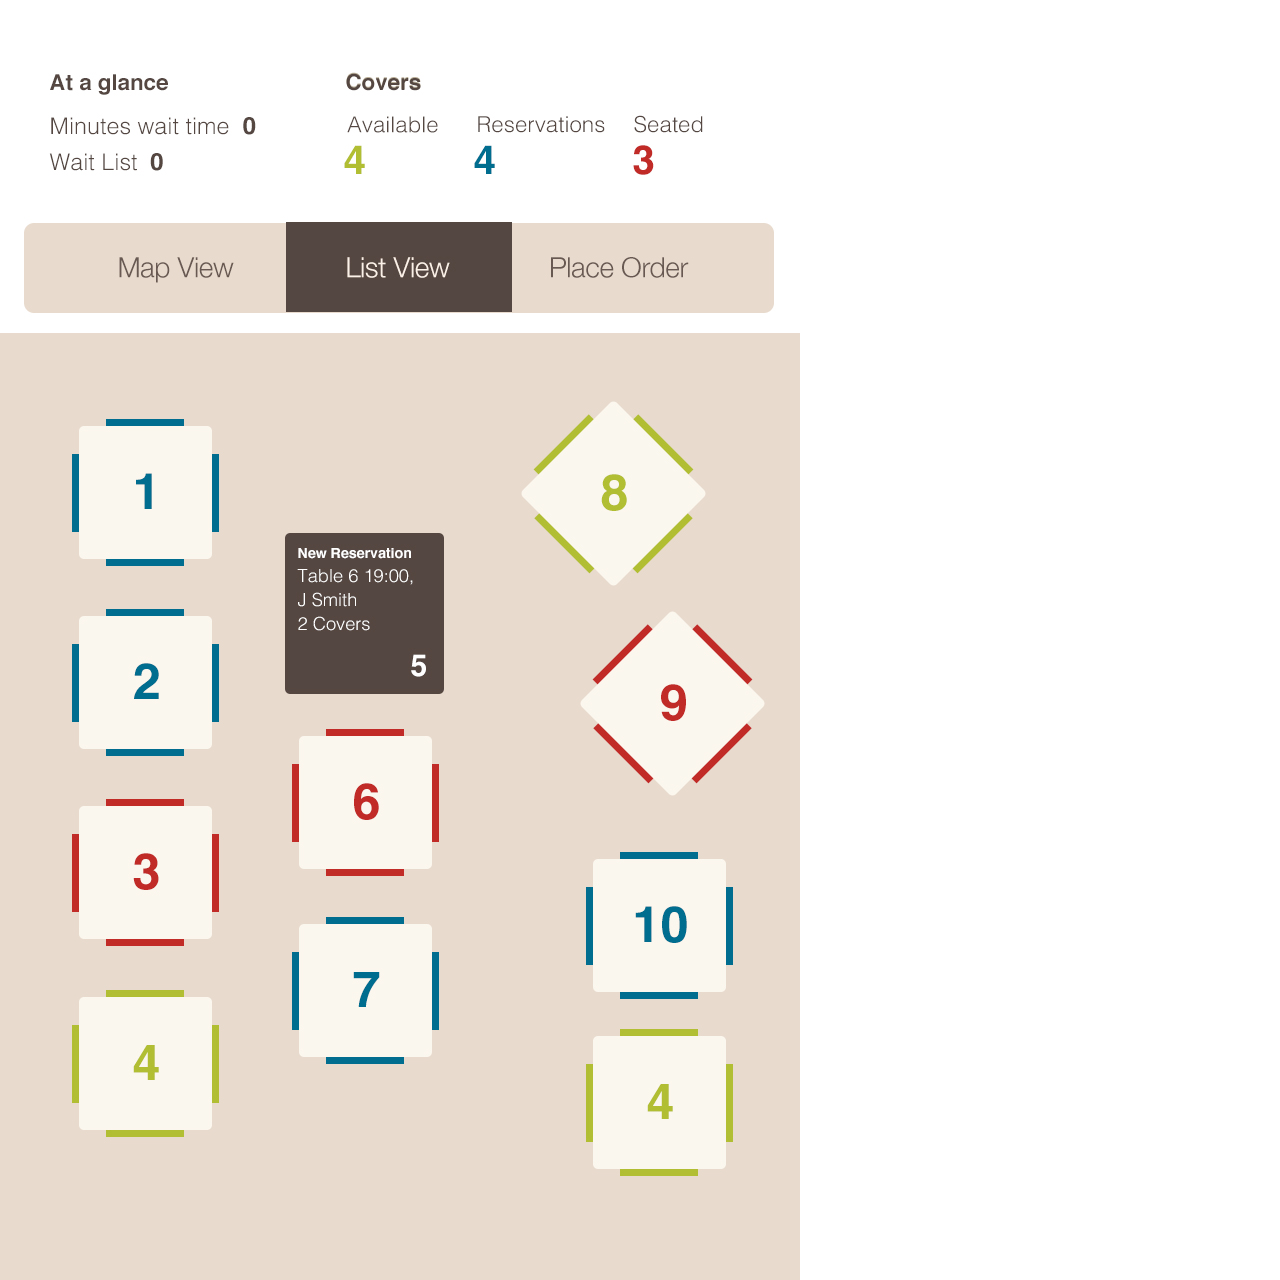
==== whitbread-FLOW02/index.html @ fb4f34bc "Initial commit" ====
<!doctype html>
<html>
<head>
<meta charset="UTF-8">
<title>FLOW2-Booking-Tablet-Map-View-New-Reservation</title>
<link rel="stylesheet" href="css/style.css">
</head>

<body>
<div>
		<img src="images/FLOW2-Booking-Tablet-Map-View-New-Reservation.jpg" usemap="#Map"/>
        <map name="Map">
          <area shape="rect" coords="-1,1,800,1278" href="01-FLOW2-Booking-Tablet-Map-View-Reserved.html">
        </map>
    </div>
</body>

</html>
---- whitbread-FLOW02/css/style.css ----
@charset "UTF-8";
/* CSS Document */

body {
	margin: 0px;
	padding: 0px;
	max-width: 800px;
}

img {
	display: block;
	margin: 0px;
	padding: 0px;
	max-width: 100%;
	height: auto;
}
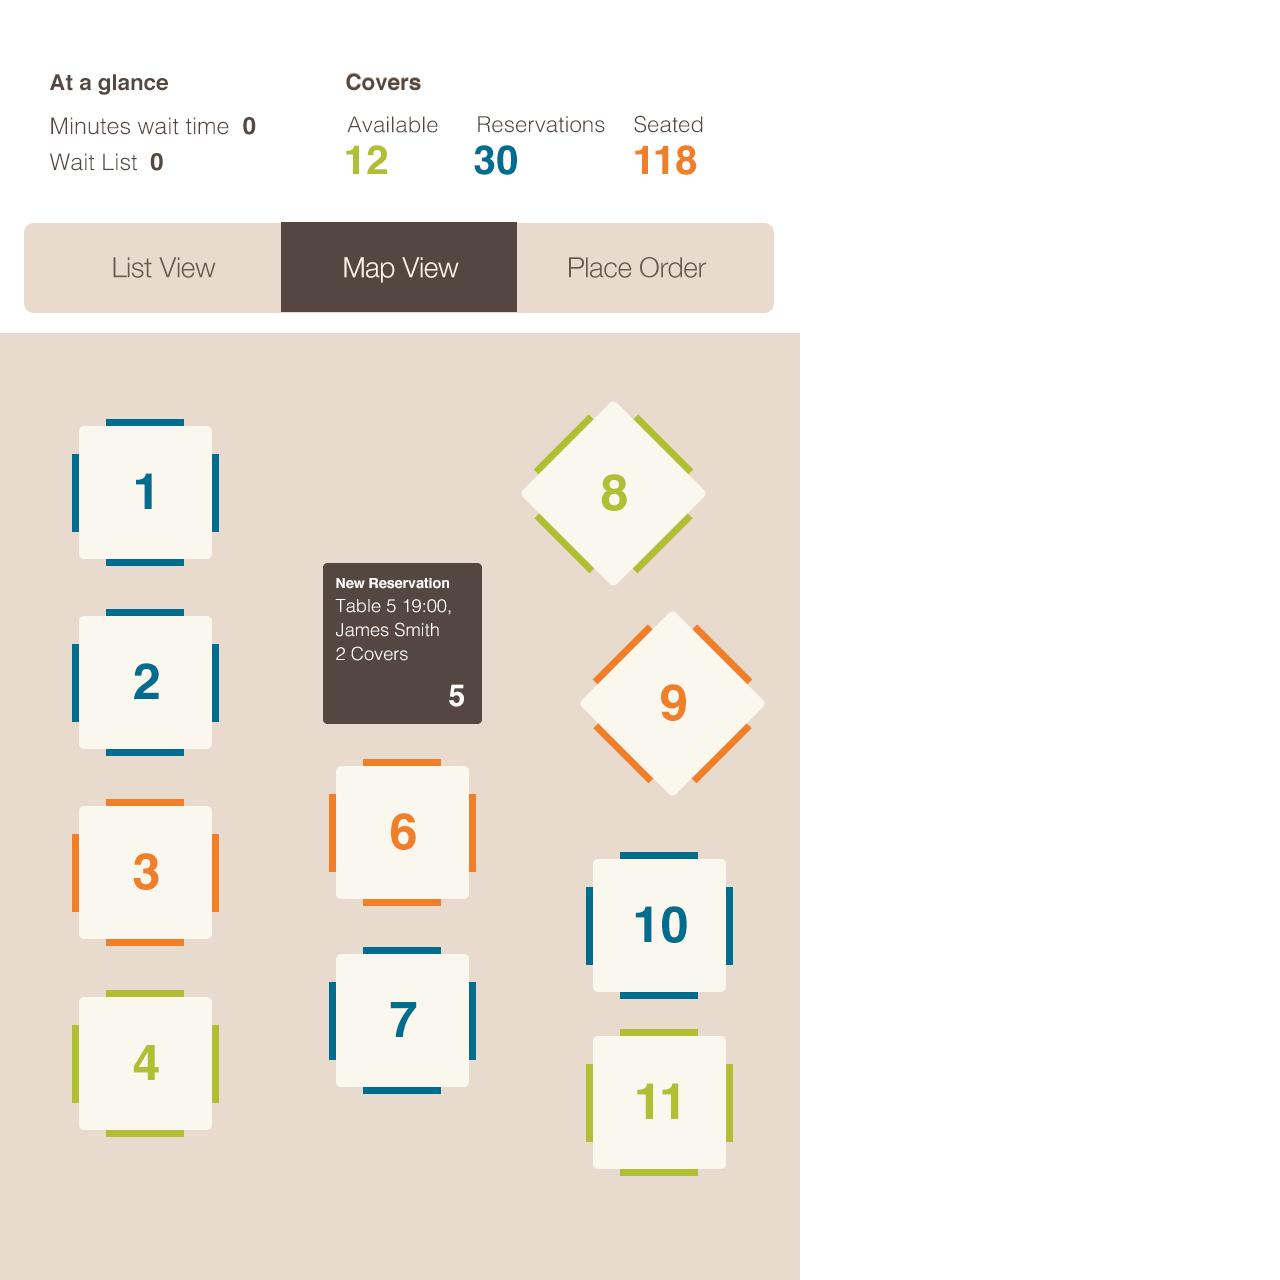
==== commit e1a235d0: "c" ====
--- a/whitbread-FLOW02/index.html
+++ b/whitbread-FLOW02/index.html
@@ -3,12 +3,12 @@
 <head>
 <meta charset="UTF-8">
 <title>FLOW2-Booking-Tablet-Map-View-New-Reservation</title>
-<link rel="stylesheet" href="css/style.css">
+<link rel="stylesheet" href="../css/style.css">
 </head>
 
 <body>
 <div>
-		<img src="images/FLOW2-Booking-Tablet-Map-View-New-Reservation.jpg" usemap="#Map"/>
+		<img src="../images/FLOW2-Booking-Tablet-Map-View-New-Reservation.jpg" usemap="#Map"/>
         <map name="Map">
           <area shape="rect" coords="-1,1,800,1278" href="01-FLOW2-Booking-Tablet-Map-View-Reserved.html">
         </map>
--- a/css/style.css
+++ b/css/style.css
@@ -0,0 +1,17 @@
+@charset "UTF-8";
+/* CSS Document */
+
+body {
+	margin: 0px;
+	padding: 0px;
+	max-width: 800px;
+}
+
+img {
+	display: block;
+	margin: 0px;
+	padding: 0px;
+	max-width: 100%;
+	height: auto;
+}
+
